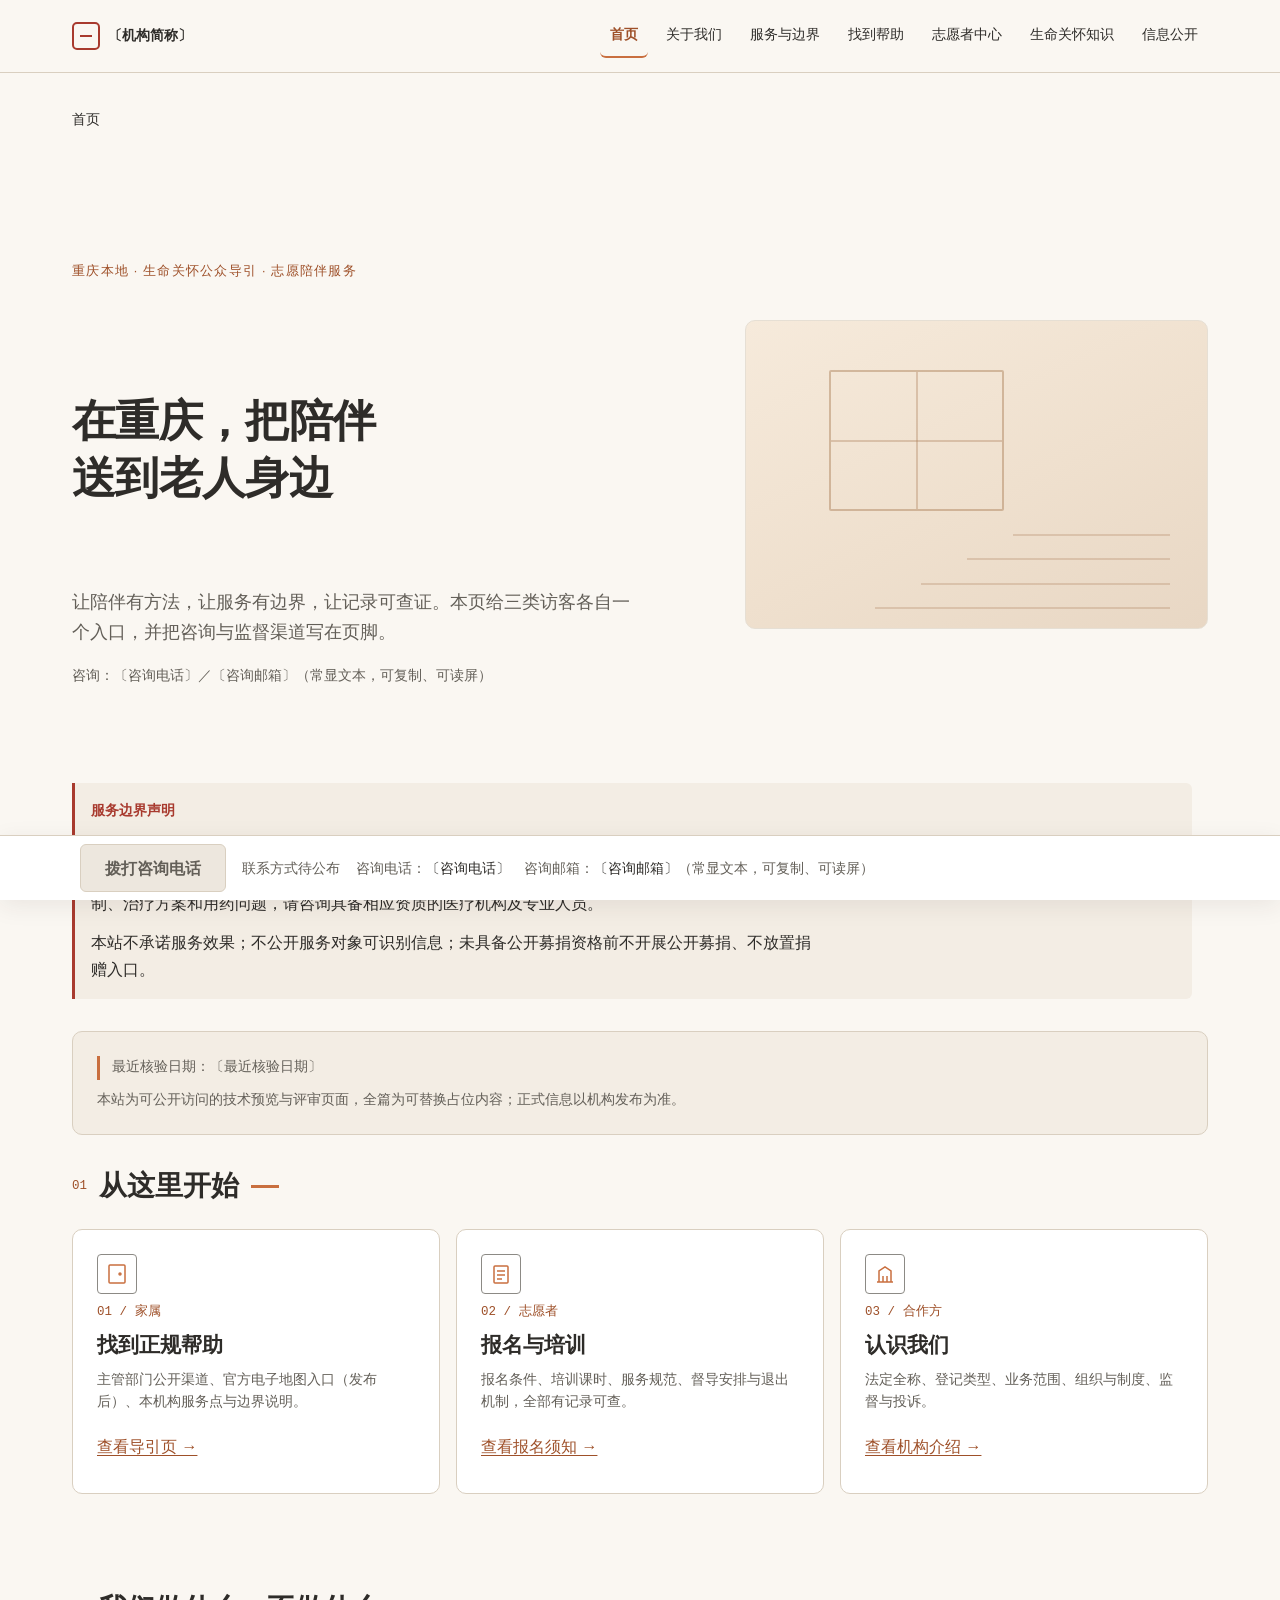
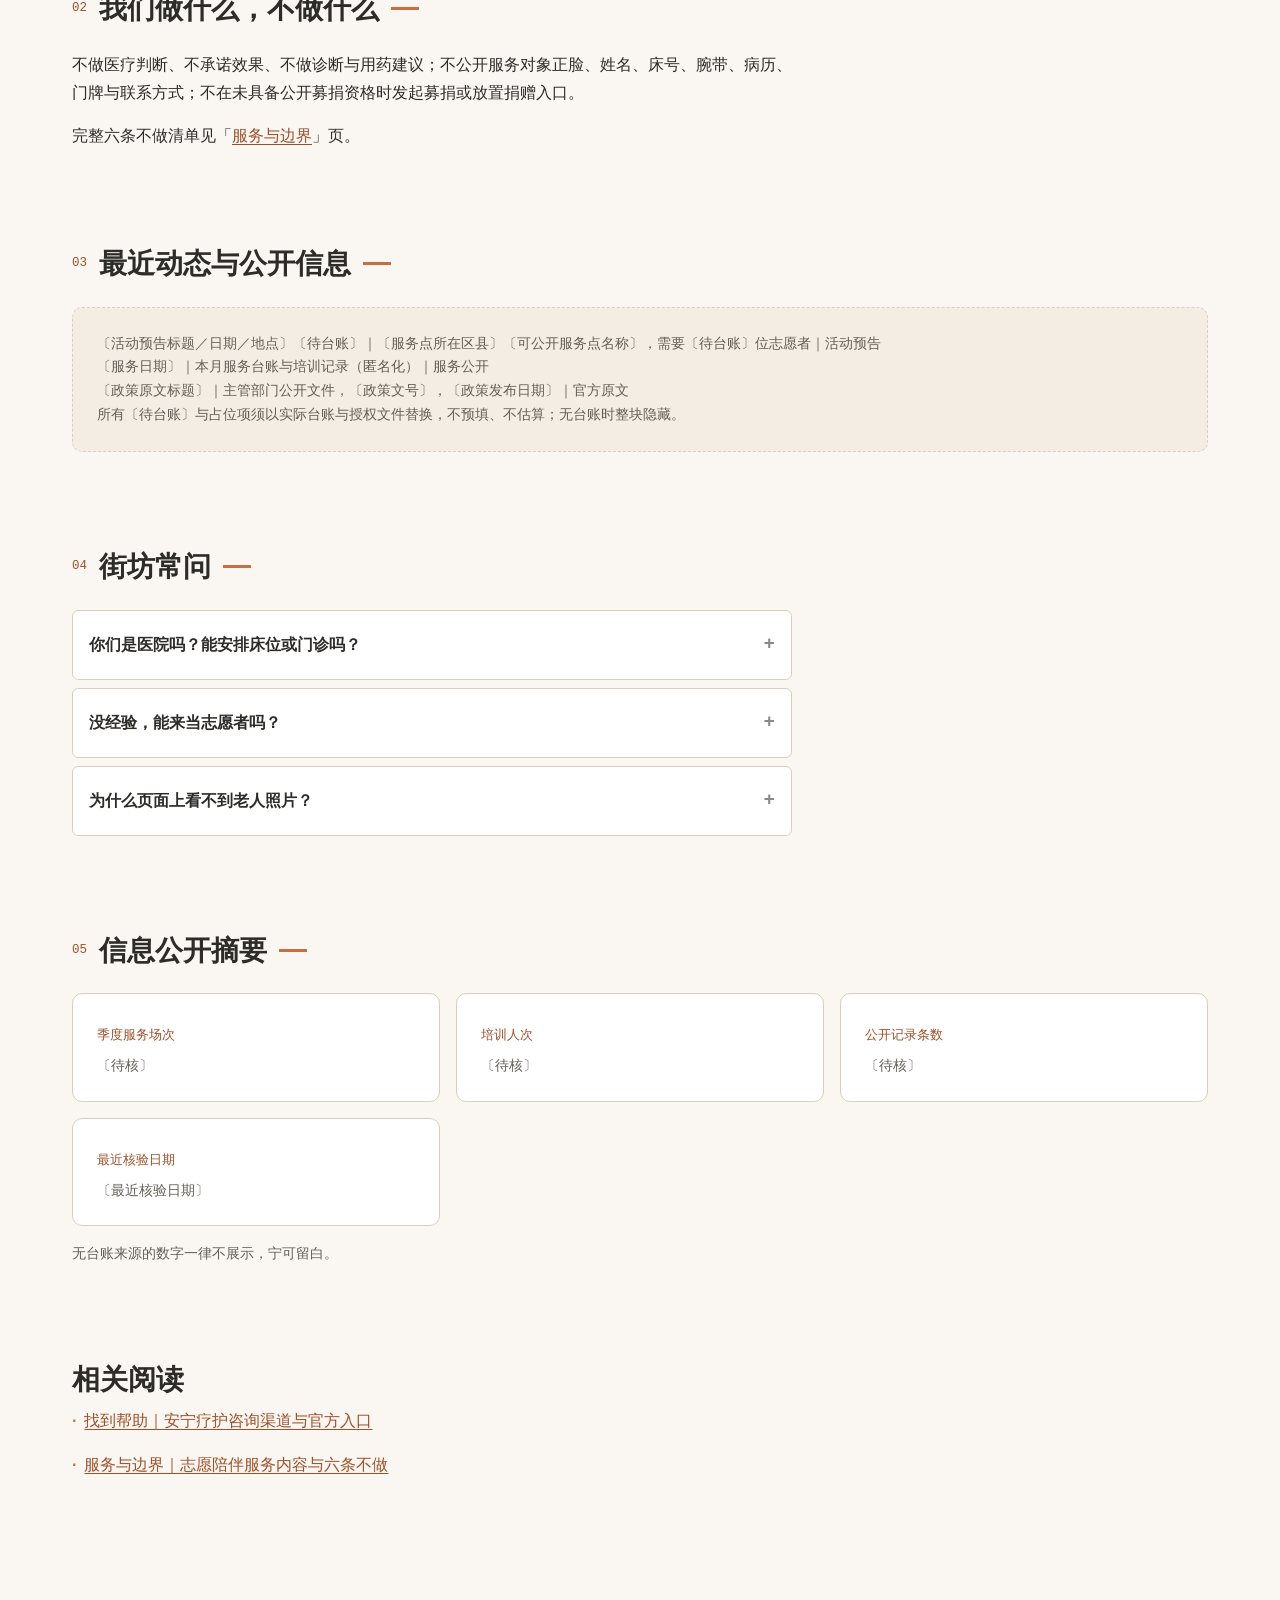
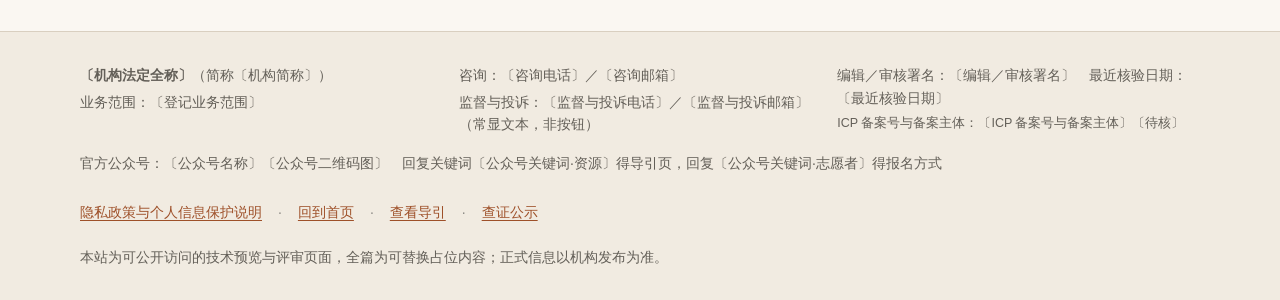
==== index.html @ 1e719093 "chore: publish full static preview site (placeholder content, technical review only)" ====
<!DOCTYPE html>
<html lang="zh-CN">
<head>
<meta charset="utf-8">
<meta name="viewport" content="width=device-width, initial-scale=1">
<title>首页｜重庆志愿陪伴服务与官方导引</title>
<meta name="description" content="〔机构简称〕提供重庆志愿陪伴服务与公众信息导引。首屏列出三类官方咨询渠道与统一服务边界声明，不必先留下老人信息即可判断该联系谁；咨询电话与监督渠道常驻页脚。">
<meta property="og:type" content="website">
<meta property="og:title" content="首页｜重庆志愿陪伴服务与官方导引">
<meta property="og:description" content="〔机构简称〕提供重庆志愿陪伴服务与公众信息导引。首屏列出三类官方咨询渠道与统一服务边界声明，不必先留下老人信息即可判断该联系谁；咨询电话与监督渠道常驻页脚。">
<link rel="icon" type="image/svg+xml" href="./assets/favicon.svg">
<link rel="stylesheet" href="./assets/styles.css">
<script src="./assets/script.js" defer></script>
</head>
<body id="top">
<a class="skip-link" href="#main">跳到主要内容</a>

<header class="site-header">
  <div class="wrap header-inner">
    <a class="brand" href="./index.html"><span class="brand-mark" aria-hidden="true"></span><span class="brand-name">〔机构简称〕</span></a>
    <nav class="nav-desktop" aria-label="主导航">
      <ul>
        <li><a href="./index.html" aria-current="page">首页</a></li>
        <li><a href="./about/index.html">关于我们</a></li>
        <li><a href="./services/index.html">服务与边界</a></li>
        <li><a href="./help/index.html">找到帮助</a></li>
        <li><a href="./volunteer/index.html">志愿者中心</a></li>
        <li><a href="./knowledge/index.html">生命关怀知识</a></li>
        <li><a href="./disclosure/index.html">信息公开</a></li>
      </ul>
    </nav>
    <details class="nav-drawer">
      <summary aria-label="打开导航菜单"><span class="hamb" aria-hidden="true"><span></span></span><span>菜单</span></summary>
      <nav class="drawer-panel" aria-label="移动导航">
        <a href="./index.html" aria-current="page">首页</a>
        <a href="./about/index.html">关于我们</a>
        <a href="./services/index.html">服务与边界</a>
        <a href="./help/index.html">找到帮助</a>
        <a href="./volunteer/index.html">志愿者中心</a>
        <a href="./knowledge/index.html">生命关怀知识</a>
        <a href="./disclosure/index.html">信息公开</a>
      </nav>
    </details>
  </div>
</header>

<main id="main">
  <div class="wrap">
    <nav class="breadcrumb" aria-label="面包屑"><ol><li aria-current="page">首页</li></ol></nav>

    <div class="hero">
      <div class="hero-text">
        <p class="eyebrow">重庆本地 · 生命关怀公众导引 · 志愿陪伴服务</p>
        <h1 class="hero">在重庆，把陪伴送到老人身边</h1>
        <p class="lead">让陪伴有方法，让服务有边界，让记录可查证。本页给三类访客各自一个入口，并把咨询与监督渠道写在页脚。</p>
        <p class="contact-line">咨询：<span class="mono">〔咨询电话〕</span>／<span class="mono">〔咨询邮箱〕</span>（常显文本，可复制、可读屏）</p>
      </div>
      <div class="hero-scene" aria-hidden="true" focusable="false">
        <span class="win"></span>
        <span class="step s1"></span><span class="step s2"></span><span class="step s3"></span><span class="step s4"></span>
      </div>
    </div>

    <aside class="r01" data-r01 aria-label="服务边界声明">
      <p class="r01-title">服务边界声明</p>
      <p>本机构开展生命关怀公众信息导引与非医疗性志愿陪伴服务，不提供诊疗、床位与转介安排。志愿陪伴不属于医疗诊疗服务，不能替代专业医护、心理治疗或社会工作服务；涉及疾病诊断、疼痛及症状控制、治疗方案和用药问题，请咨询具备相应资质的医疗机构及专业人员。</p>
      <p>本站不承诺服务效果；不公开服务对象可识别信息；未具备公开募捐资格前不开展公开募捐、不放置捐赠入口。</p>
    </aside>

    <section class="info-card" aria-label="可查证标记">
      <p class="verify">最近核验日期：<span class="mono">〔最近核验日期〕</span></p>
      <p class="preview-note">本站为可公开访问的技术预览与评审页面，全篇为可替换占位内容；正式信息以机构发布为准。</p>
    </section>

    <section class="section" aria-labelledby="h-start">
      <div class="section-title"><span class="num">01</span><h2 id="h-start">从这里开始</h2><span class="bar" aria-hidden="true"></span></div>
      <div class="card-grid cols-3">
        <article class="card">
          <span class="icon" aria-hidden="true" focusable="false"><svg viewBox="0 0 24 24" fill="none" stroke="currentColor" stroke-width="1.5"><rect x="4" y="3" width="16" height="18" rx="1"/><circle cx="15" cy="12" r="1"/></svg></span>
          <p class="card-num">01 / 家属</p>
          <h3>找到正规帮助</h3>
          <p>主管部门公开渠道、官方电子地图入口（发布后）、本机构服务点与边界说明。</p>
          <a class="textlink" href="./help/index.html">查看导引页 →</a>
        </article>
        <article class="card">
          <span class="icon" aria-hidden="true" focusable="false"><svg viewBox="0 0 24 24" fill="none" stroke="currentColor" stroke-width="1.5"><rect x="5" y="4" width="14" height="17" rx="1"/><line x1="8" y1="9" x2="16" y2="9"/><line x1="8" y1="13" x2="16" y2="13"/><line x1="8" y1="17" x2="13" y2="17"/></svg></span>
          <p class="card-num">02 / 志愿者</p>
          <h3>报名与培训</h3>
          <p>报名条件、培训课时、服务规范、督导安排与退出机制，全部有记录可查。</p>
          <a class="textlink" href="./volunteer/index.html">查看报名须知 →</a>
        </article>
        <article class="card">
          <span class="icon" aria-hidden="true" focusable="false"><svg viewBox="0 0 24 24" fill="none" stroke="currentColor" stroke-width="1.5"><path d="M4 20h16M6 20V9l6-4 6 4v11"/><line x1="10" y1="20" x2="10" y2="14"/><line x1="14" y1="20" x2="14" y2="14"/></svg></span>
          <p class="card-num">03 / 合作方</p>
          <h3>认识我们</h3>
          <p>法定全称、登记类型、业务范围、组织与制度、监督与投诉。</p>
          <a class="textlink" href="./about/index.html">查看机构介绍 →</a>
        </article>
      </div>
    </section>

    <section class="section prose" aria-labelledby="h-summary">
      <div class="section-title"><span class="num">02</span><h2 id="h-summary">我们做什么，不做什么</h2><span class="bar" aria-hidden="true"></span></div>
      <p>不做医疗判断、不承诺效果、不做诊断与用药建议；不公开服务对象正脸、姓名、床号、腕带、病历、门牌与联系方式；不在未具备公开募捐资格时发起募捐或放置捐赠入口。</p>
      <p>完整六条不做清单见「<a class="textlink" href="./services/index.html">服务与边界</a>」页。</p>
    </section>

    <section class="section" aria-labelledby="h-recent">
      <div class="section-title"><span class="num">03</span><h2 id="h-recent">最近动态与公开信息</h2><span class="bar" aria-hidden="true"></span></div>
      <div class="empty">
        <p>〔活动预告标题／日期／地点〕〔待台账〕｜〔服务点所在区县〕〔可公开服务点名称〕，需要〔待台账〕位志愿者｜活动预告</p>
        <p>〔服务日期〕｜本月服务台账与培训记录（匿名化）｜服务公开</p>
        <p>〔政策原文标题〕｜主管部门公开文件，〔政策文号〕，〔政策发布日期〕｜官方原文</p>
        <p>所有〔待台账〕与占位项须以实际台账与授权文件替换，不预填、不估算；无台账时整块隐藏。</p>
      </div>
    </section>

    <section class="section" aria-labelledby="h-faq">
      <div class="section-title"><span class="num">04</span><h2 id="h-faq">街坊常问</h2><span class="bar" aria-hidden="true"></span></div>
      <details class="faq"><summary>你们是医院吗？能安排床位或门诊吗？</summary><p class="answer">不是。本机构开展的是非医疗性志愿陪伴与公众信息导引，不提供诊疗、床位与转介安排。专业服务请通过卫生健康部门公开渠道查询。</p></details>
      <details class="faq"><summary>没经验，能来当志愿者吗？</summary><p class="answer">可以了解。报名条件、培训课时、服务规范与退出机制见「志愿者报名须知」；具体场次以服务预告为准。</p></details>
      <details class="faq"><summary>为什么页面上看不到老人照片？</summary><p class="answer">默认不拍、不公开、不使用服务对象可识别信息。通常使用志愿者准备、培训现场、活动空间与手部动作等画面，且须取得授权。</p></details>
    </section>

    <section class="section" aria-labelledby="h-stats">
      <div class="section-title"><span class="num">05</span><h2 id="h-stats">信息公开摘要</h2><span class="bar" aria-hidden="true"></span></div>
      <div class="card-grid cols-3">
        <div class="card"><p class="card-num">季度服务场次</p><p>〔待核〕</p></div>
        <div class="card"><p class="card-num">培训人次</p><p>〔待核〕</p></div>
        <div class="card"><p class="card-num">公开记录条数</p><p>〔待核〕</p></div>
        <div class="card"><p class="card-num">最近核验日期</p><p>〔最近核验日期〕</p></div>
      </div>
      <p class="contact-line">无台账来源的数字一律不展示，宁可留白。</p>
    </section>

    <section class="related" aria-labelledby="h-related">
      <h2 id="h-related">相关阅读</h2>
      <ul>
        <li><a class="textlink" href="./help/index.html">找到帮助｜安宁疗护咨询渠道与官方入口</a></li>
        <li><a class="textlink" href="./services/index.html">服务与边界｜志愿陪伴服务内容与六条不做</a></li>
      </ul>
    </section>
  </div>

  <div class="cta-dock" data-cta-dock>
    <div class="cta-dock-inner">
      <a class="btn btn-primary" data-main-cta="c1" href="tel:〔咨询电话〕">拨打咨询电话</a>
      <span class="cta-reason" data-cta-reason hidden>联系方式待公布</span>
      <p class="cta-contact">咨询电话：<span class="mono">〔咨询电话〕</span>　咨询邮箱：<span class="mono">〔咨询邮箱〕</span>（常显文本，可复制、可读屏）</p>
    </div>
  </div>
</main>

<footer class="site-footer">
  <div class="footer-inner">
    <div class="footer-grid">
      <div>
        <p><strong>〔机构法定全称〕</strong>（简称〔机构简称〕）</p>
        <p>业务范围：〔登记业务范围〕</p>
      </div>
      <div>
        <p>咨询：〔咨询电话〕／〔咨询邮箱〕</p>
        <p>监督与投诉：〔监督与投诉电话〕／〔监督与投诉邮箱〕（常显文本，非按钮）</p>
      </div>
      <div>
        <p>编辑／审核署名：〔编辑／审核署名〕　最近核验日期：〔最近核验日期〕</p>
        <p class="footer-filing">ICP 备案号与备案主体：〔ICP 备案号与备案主体〕〔待核〕</p>
      </div>
    </div>
    <p class="footer-wechat">官方公众号：〔公众号名称〕〔公众号二维码图〕　回复关键词〔公众号关键词·资源〕得导引页，回复〔公众号关键词·志愿者〕得报名方式</p>
    <nav class="footer-links" aria-label="页脚导航">
      <a href="./privacy/index.html">隐私政策与个人信息保护说明</a><span class="sep">·</span>
      <a href="./index.html">回到首页</a><span class="sep">·</span>
      <a href="./help/index.html">查看导引</a><span class="sep">·</span>
      <a href="./disclosure/index.html">查证公示</a>
    </nav>
    <p class="footer-preview">本站为可公开访问的技术预览与评审页面，全篇为可替换占位内容；正式信息以机构发布为准。</p>
  </div>
</footer>

<a class="to-top" href="#top" data-to-top aria-label="返回页面顶部" hidden>↑</a>
</body>
</html>
---- assets/styles.css ----
/* ==========================================================================
   重庆本地生命关怀志愿陪伴机构 · 技术预览／评审站
   assets/styles.css — 全站唯一样式表
   纯 CSS，无外部字体、无 CDN、无框架。所有资源相对路径。
   设计令牌（G2 已批准）：见 :root。
   ========================================================================== */

/* ---------- 1. 设计令牌 ---------- */
:root{
  /* 颜色 */
  --bg:#FAF7F2;            /* 暖米白页面底 */
  --paper:#FFFFFF;         /* 卡片 */
  --card:#F3EDE4;          /* 声明带／标识条 */
  --footer-bg:#F1EBE1;     /* 页脚底 */
  --zebra:#FCFAF7;         /* 表格隔行 */
  --accent:#C96F3F;        /* 山城暖橙：装饰细线／下划线／图形 */
  --accent-strong:#9E5029; /* 主按钮实底／正文级链接（WCAG AA 深阶） */
  --accent-hover:#8A4523;
  --accent-active:#7A3A1B;
  --mark:#A83A2E;          /* 沉稳红：几何标识／声明带左边框，面积 ≤5% */
  --ink:#2E2C29;           /* 正文 */
  --muted-ink:#635F58;     /* 正文级次要文字 */
  --muted:#8C8A85;         /* 装饰描边／禁用控件文字，禁止用于正文 */
  --line:#D9CFC0;          /* 结构分隔线主值 */
  --line-soft:#E6DFD4;     /* 浅装饰细线 */
  --focus:#185FA5;         /* 焦点环 */
  --white:#FFFFFF;
  --link:#185FA5;          /* 官方原文外链文字（纯文本呈现，不做可点击外链） */
  --ok:#1F6B46;   --ok-bg:#E8F2EC;
  --warn:#854F0B; --warn-bg:#FAF0DC;
  --danger-bg:#FCEDEC; --info-bg:#EAF1F8;
  --off-bg:#EDE7DE;        /* 禁用／关闭态底 */
  --scene-1:#F6EADB; --scene-2:#E8D7C4;

  /* 字族（仅系统字体栈） */
  --font-sans:-apple-system,BlinkMacSystemFont,"PingFang SC","Hiragino Sans GB","Microsoft YaHei","微软雅黑","Segoe UI",Roboto,sans-serif;
  --font-serif:"Songti SC","STSong","SimSun","Noto Serif CJK SC","Source Han Serif SC",serif;
  --font-mono:"SFMono-Regular",Consolas,"Liberation Mono",Menlo,"Courier New",monospace;

  /* 字号（移动优先） */
  --fs-h1-hero:1.875rem; --fs-h1:1.75rem; --fs-h2:1.375rem; --fs-h3:1.125rem;
  --fs-h4:1rem; --fs-lead:1.0625rem; --fs-body:1rem; --fs-caption:0.875rem; --fs-tiny:0.78125rem;
  --lh-body:1.70; --lh-caption:1.60; --lh-title:1.30;
  --fw-regular:400; --fw-medium:500; --fw-semibold:600;

  /* 间距与尺寸 */
  --sp-1:4px; --sp-2:8px; --sp-3:12px; --sp-4:16px; --sp-6:24px;
  --sp-8:32px; --sp-12:48px; --sp-16:64px; --sp-24:96px;
  --w-text:720px; --w-content:1120px; --w-wrap:1200px;
  --pad:16px; --card-pad:16px; --section-gap:48px;
  --gutter:12px;
  --r-sm:4px; --r-md:6px; --r-lg:10px; --r-statement:0 6px 6px 0;
  --shadow-1:0 2px 10px rgba(46,44,41,.06);
  --shadow-2:0 6px 24px rgba(46,44,41,.08);
  --tap-min:44px; --cta-h:48px;
  --dur-fast:120ms; --dur:180ms; --dur-slow:240ms; --ease:cubic-bezier(0.2,0.7,0.3,1);
}

@media (min-width:768px){
  :root{ --pad:24px; --card-pad:20px; --section-gap:64px; --gutter:16px;
    --fs-h1-hero:2.25rem; --fs-h1:2rem; --fs-h2:1.5rem; }
}
@media (min-width:1024px){
  :root{ --pad:32px; --card-pad:24px; --section-gap:96px; --gutter:24px;
    --fs-h1-hero:2.75rem; --fs-h1:2.25rem; --fs-h2:1.75rem; --fs-h3:1.3125rem;
    --fs-h4:1.0625rem; --fs-lead:1.125rem; }
}

/* ---------- 2. 基础重置 ---------- */
*,*::before,*::after{ box-sizing:border-box; }
html{ -webkit-text-size-adjust:100%; scroll-behavior:smooth; }
body{
  margin:0; background:var(--bg); color:var(--ink);
  font-family:var(--font-sans); font-size:var(--fs-body); line-height:var(--lh-body);
  font-weight:var(--fw-regular);
}
img,svg{ max-width:100%; }
a{ color:var(--accent-strong); }
p,ul,ol,dl,dd,dt,figure,table{ margin:0; }
ul,ol{ padding-left:1.25em; }
h1,h2,h3,h4{ margin:0; font-weight:var(--fw-semibold); }
h1,h2{ font-family:var(--font-serif); }
h1{ font-size:var(--fs-h1); line-height:var(--lh-title); }
h1.hero{ font-size:var(--fs-h1-hero); line-height:1.28; letter-spacing:-0.015em; }
h2{ font-size:var(--fs-h2); line-height:1.35; }
h3{ font-size:var(--fs-h3); line-height:1.40; }
h4{ font-size:var(--fs-h4); line-height:1.50; }
.mono{ font-family:var(--font-mono); }
.muted{ color:var(--muted-ink); }
.mt-3{ margin-top:var(--sp-3); }
.mt-6{ margin-top:var(--sp-6); }

/* 焦点可见（全局，禁止 outline:none） */
:focus-visible{ outline:2px solid var(--focus); outline-offset:2px; }
a:focus-visible,summary:focus-visible,button:focus-visible{ outline:2px solid var(--focus); outline-offset:2px; }

/* 跳转链接 */
.skip-link{
  position:absolute; left:-9999px; top:0; z-index:200;
  background:var(--paper); color:var(--ink); padding:12px 16px;
  border:2px solid var(--focus); border-radius:var(--r-md);
  font-size:var(--fs-caption); text-decoration:none;
}
.skip-link:focus{ left:16px; top:16px; }

/* 容器 */
.wrap{ width:100%; max-width:var(--w-wrap); margin-inline:auto; padding-inline:var(--pad); }
.narrow{ max-width:var(--w-text); }
.content{ max-width:var(--w-content); }

/* ---------- 4. 顶栏与导航 ---------- */
.site-header{ background:var(--bg); border-bottom:1px solid var(--line); }
.header-inner{
  display:flex; align-items:center; justify-content:space-between; gap:var(--sp-4);
  min-height:56px;
}
.brand{ display:inline-flex; align-items:center; gap:var(--sp-2); text-decoration:none; color:var(--ink); min-height:var(--tap-min); }
.brand-mark{
  width:28px; height:28px; border:2px solid var(--mark); border-radius:5px;
  display:inline-flex; align-items:center; justify-content:center; flex:0 0 auto;
}
.brand-mark::after{ content:""; width:12px; height:2px; background:var(--mark); display:block; }
.brand-name{ font-size:var(--fs-caption); font-weight:var(--fw-semibold); }

/* 桌面七项导航 */
.nav-desktop{ display:none; }
.nav-desktop ul{ list-style:none; margin:0; padding:0; display:flex; gap:var(--sp-2); }
.nav-desktop a{
  display:inline-flex; align-items:center; min-height:var(--tap-min); padding:8px 10px;
  color:var(--ink); text-decoration:none; font-size:var(--fs-caption); font-weight:var(--fw-medium);
  border-bottom:2px solid transparent; border-radius:var(--r-md);
}
.nav-desktop a:hover{ background:var(--card); color:var(--accent-strong); }
.nav-desktop a[aria-current="page"]{ color:var(--accent-strong); font-weight:var(--fw-semibold); border-bottom-color:var(--accent); }

/* 移动抽屉（原生 details，无 JS 依赖） */
.nav-drawer{ position:relative; }
.nav-drawer > summary{
  list-style:none; display:inline-flex; align-items:center; gap:var(--sp-2);
  min-width:var(--tap-min); min-height:var(--tap-min); padding:0 var(--sp-2);
  cursor:pointer; font-size:var(--fs-caption); color:var(--ink);
}
.nav-drawer > summary::-webkit-details-marker{ display:none; }
.nav-drawer > summary .hamb{ width:20px; height:14px; position:relative; flex:0 0 auto; }
.nav-drawer > summary .hamb::before,
.nav-drawer > summary .hamb::after,
.nav-drawer > summary .hamb span{
  content:""; position:absolute; left:0; width:20px; height:2px; background:var(--ink);
  transition:transform var(--dur) var(--ease), top var(--dur) var(--ease);
}
.nav-drawer > summary .hamb::before{ top:0; }
.nav-drawer > summary .hamb span{ top:6px; }
.nav-drawer > summary .hamb::after{ top:12px; }
.drawer-panel{
  position:absolute; right:0; left:0; top:100%; z-index:50;
  background:var(--paper); border:1px solid var(--line); border-radius:0 0 var(--r-lg) var(--r-lg);
  box-shadow:var(--shadow-2); padding:var(--sp-2);
}
.drawer-panel a{
  display:flex; align-items:center; min-height:var(--tap-min); padding:var(--sp-2) var(--sp-3);
  color:var(--ink); text-decoration:none; font-size:var(--fs-body);
  border-bottom:1px solid var(--line-soft); border-radius:var(--r-md);
}
.drawer-panel a:last-child{ border-bottom:0; }
.drawer-panel a:hover{ background:var(--card); color:var(--accent-strong); }
.drawer-panel a[aria-current="page"]{ color:var(--accent-strong); font-weight:var(--fw-semibold); }
@media (min-width:1024px){
  .nav-desktop{ display:block; }
  .nav-drawer{ display:none; }
  .header-inner{ min-height:72px; }
}

/* ---------- 5. 面包屑 ---------- */
.breadcrumb{ margin-top:var(--sp-6); margin-bottom:var(--sp-6); }
.breadcrumb ol{ list-style:none; margin:0; padding:0; display:flex; flex-wrap:wrap; align-items:center; }
.breadcrumb li{ display:inline-flex; align-items:center; min-height:var(--tap-min); font-size:var(--fs-caption); line-height:var(--lh-caption); color:var(--muted-ink); }
.breadcrumb li + li::before{ content:"›"; margin:0 var(--sp-2); color:var(--muted); }
.breadcrumb a{ color:var(--muted-ink); text-decoration:underline; text-underline-offset:3px; }
.breadcrumb a:hover{ color:var(--accent-strong); }
.breadcrumb [aria-current="page"]{ color:var(--ink); text-decoration:none; }

/* ---------- 6. 标题区（眉标 / H1 / lead） ---------- */
.page-head{ margin-bottom:var(--sp-6); }
.eyebrow{
  font-size:var(--fs-tiny); letter-spacing:0.1em; color:var(--accent-strong);
  font-weight:var(--fw-medium); margin-bottom:var(--sp-4);
}
.lead{ font-size:var(--fs-lead); line-height:var(--lh-body); color:var(--muted-ink); margin-top:var(--sp-4); max-width:var(--w-text); }
.contact-line{
  margin-top:var(--sp-4); font-size:var(--fs-caption); line-height:var(--lh-caption);
  color:var(--muted-ink);
}

/* Hero（首页） */
.hero{
  display:grid; grid-template-columns:1fr; gap:var(--sp-8);
  padding-block:var(--sp-12) var(--sp-8); align-items:center;
}
.hero-text{ max-width:560px; }
.hero-scene{
  display:none; aspect-ratio:3/2; border-radius:var(--r-lg);
  background:linear-gradient(155deg, var(--scene-1) 0%, #EFE0CE 55%, var(--scene-2) 100%);
  border:1px solid var(--line-soft); position:relative; overflow:hidden;
}
.hero-scene .win{
  position:absolute; left:18%; top:16%; width:38%; height:46%;
  border:2px solid rgba(169,124,86,.45); border-radius:2px;
}
.hero-scene .win::before{ content:""; position:absolute; left:50%; top:0; bottom:0; width:2px; background:rgba(169,124,86,.35); }
.hero-scene .win::after{ content:""; position:absolute; top:50%; left:0; right:0; height:2px; background:rgba(169,124,86,.35); }
.hero-scene .step{ position:absolute; right:8%; height:2px; background:rgba(169,124,86,.28); }
.hero-scene .step.s1{ bottom:30%; width:34%; }
.hero-scene .step.s2{ bottom:22%; width:44%; }
.hero-scene .step.s3{ bottom:14%; width:54%; }
.hero-scene .step.s4{ bottom:6%;  width:64%; }
@media (min-width:1024px){
  .hero{ grid-template-columns:7fr 5fr; padding-block:var(--sp-24) var(--sp-16); gap:var(--gutter); }
  .hero-scene{ display:block; }
}
/* 记录本线框（内页几何装饰，纯 CSS） */
.rule-scene{ height:8px; margin-top:var(--sp-6); border-top:2px solid var(--line-soft); border-bottom:1px solid var(--line-soft); position:relative; }
.rule-scene::before{ content:""; position:absolute; left:0; right:30%; top:3px; height:1px; background:var(--line-soft); }

/* ---------- 7. 信息卡 ---------- */
.info-card{
  background:var(--card); border:1px solid var(--line); border-radius:var(--r-lg);
  padding:var(--card-pad); margin-bottom:var(--sp-8);
}
.info-card .verify{ font-family:var(--font-mono); font-size:var(--fs-caption); color:var(--muted-ink); border-left:3px solid var(--accent); padding-left:var(--sp-3); }
.info-card .preview-note{ margin-top:var(--sp-2); font-size:var(--fs-caption); line-height:var(--lh-caption); color:var(--muted-ink); }
.field-grid{ display:grid; grid-template-columns:1fr; gap:var(--sp-3); margin-top:var(--sp-4); }
.field-grid dl{ margin:0; }
.field-grid dt{ font-size:var(--fs-caption); color:var(--muted-ink); }
.field-grid dd{ font-size:var(--fs-body); color:var(--ink); margin-top:2px; }
.field-grid dd.ph{ font-family:var(--font-mono); color:var(--muted-ink); }
@media (min-width:768px){ .field-grid{ grid-template-columns:repeat(2,1fr); } }
@media (min-width:1024px){ .field-grid.cols-4{ grid-template-columns:repeat(4,1fr); } }

/* ---------- 8. 分节与卡片 ---------- */
.section{ margin-bottom:var(--section-gap); }
.section-title{ display:flex; align-items:center; gap:var(--sp-3); margin-bottom:var(--sp-6); }
.section-title .num{ font-family:var(--font-mono); font-size:var(--fs-tiny); color:var(--accent-strong); }
.section-title .bar{ width:28px; height:3px; background:var(--accent); flex:0 0 auto; }
.prose p{ margin-bottom:var(--sp-4); max-width:var(--w-text); }
.prose ul,.prose ol{ max-width:var(--w-text); margin-bottom:var(--sp-4); }
.prose li{ margin-bottom:var(--sp-2); }

.card-grid{ display:grid; grid-template-columns:1fr; gap:var(--sp-4); }
@media (min-width:768px){ .card-grid.cols-3{ grid-template-columns:repeat(2,1fr); } }
@media (min-width:1024px){ .card-grid.cols-3{ grid-template-columns:repeat(3,1fr); } }
.card{
  background:var(--paper); border:1px solid var(--line); border-radius:var(--r-lg);
  padding:var(--card-pad); transition:box-shadow var(--dur) var(--ease), transform var(--dur) var(--ease), border-color var(--dur) var(--ease);
}
.card:hover{ border-color:var(--accent); box-shadow:var(--shadow-1); transform:translateY(-2px); }
.card .card-num{ font-family:var(--font-mono); font-size:var(--fs-tiny); color:var(--accent-strong); }
.card h3,.card h4{ margin-top:var(--sp-2); }
.card p{ font-size:var(--fs-caption); line-height:var(--lh-caption); color:var(--muted-ink); margin-top:var(--sp-2); }
.card .icon{
  width:40px; height:40px; border:1.5px solid var(--muted); border-radius:var(--r-sm);
  display:inline-flex; align-items:center; justify-content:center; color:var(--accent);
}
.card .icon svg{ width:24px; height:24px; }
.textlink{ color:var(--accent-strong); text-decoration:underline; text-underline-offset:3px; }
.textlink:hover{ color:var(--mark); text-decoration-thickness:2px; }
.card .textlink{ display:inline-block; margin-top:var(--sp-3); min-height:var(--tap-min); line-height:var(--tap-min); }

/* 六条不做清单 */
.no-list{ background:var(--paper); border:1px solid var(--line); border-radius:var(--r-lg); overflow:visible; }
.no-list .row{
  display:flex; align-items:center; gap:var(--sp-3); min-height:var(--tap-min);
  padding:var(--sp-3) var(--sp-4); border-bottom:1px solid var(--line);
}
.no-list .row:last-child{ border-bottom:0; }
.no-list .row:hover{ background:var(--zebra); }
.no-list .row .n{ font-family:var(--font-mono); font-size:var(--fs-tiny); color:var(--accent-strong); flex:0 0 auto; }
.no-list .row .txt{ flex:1 1 auto; }
.no-list .row .tag{
  flex:0 0 auto; font-size:var(--fs-tiny); background:var(--card); color:var(--muted-ink);
  border-radius:var(--r-sm); padding:2px var(--sp-2);
}

/* 状态标签（换文字色 + 标签 + 置底，不用 opacity） */
.tag-pill{ display:inline-block; font-family:var(--font-mono); font-size:var(--fs-tiny); border-radius:var(--r-sm); padding:2px var(--sp-2); }
.tag-warn{ background:var(--warn-bg); color:var(--warn); }
.tag-off{ background:var(--off-bg); color:var(--muted-ink); }
.tag-ok{ background:var(--ok-bg); color:var(--ok); }
.state-pending{ color:var(--muted-ink); }   /* 待核态：换文字色，不降透明度 */

/* 空态 / 关闭态 */
.empty{
  background:var(--card); border:1px dashed var(--line); border-radius:var(--r-lg);
  padding:var(--card-pad); font-size:var(--fs-caption); color:var(--muted-ink);
}
.off-state{
  display:inline-flex; align-items:center; min-height:var(--tap-min);
  background:var(--off-bg); color:var(--muted-ink); border:1px solid var(--line);
  border-radius:var(--r-md); padding:var(--sp-2) var(--sp-3); font-size:var(--fs-caption);
  cursor:not-allowed; pointer-events:none;
}
.off-reason{ font-size:var(--fs-caption); color:var(--muted-ink); margin-top:var(--sp-2); }
.stale{ background:var(--off-bg); color:var(--muted-ink); border-left:3px solid var(--muted); } /* 过期/待核：换文字色 + 置底 */

/* ---------- 9. 表格 ---------- */
.table-wrap{ overflow-x:auto; }
table{ width:100%; border-collapse:collapse; background:var(--paper); font-size:var(--fs-caption); }
caption{ text-align:left; font-size:var(--fs-caption); color:var(--muted-ink); padding-bottom:var(--sp-2); }
th,td{ padding:var(--sp-3) var(--sp-2); border:1px solid var(--line); text-align:left; vertical-align:top; min-height:var(--tap-min); }
th{ background:var(--card); font-weight:var(--fw-semibold); color:var(--ink); }
tbody tr:nth-child(even){ background:var(--zebra); }
td.ph{ font-family:var(--font-mono); color:var(--muted-ink); }
@media (max-width:767px){
  table.responsive thead{ display:none; }
  table.responsive,table.responsive tbody,table.responsive tr,table.responsive td{ display:block; width:100%; }
  table.responsive tr{ border:1px solid var(--line); border-radius:var(--r-lg); margin-bottom:var(--sp-3); padding:var(--sp-2); }
  table.responsive td{ border:0; border-bottom:1px solid var(--line-soft); padding:var(--sp-2); }
  table.responsive td:last-child{ border-bottom:0; }
  table.responsive td::before{ content:attr(data-label); display:block; font-size:var(--fs-tiny); color:var(--muted-ink); }
}

/* ---------- 10. R-01 边界声明带（八页逐字复用） ---------- */
.r01{
  background:var(--card); border-left:3px solid var(--mark); border-radius:var(--r-statement);
  padding:var(--sp-4) var(--sp-4); margin-block:var(--sp-8); max-width:var(--w-content);
  transition:none;
}
.r01 .r01-title{ font-size:var(--fs-caption); font-weight:var(--fw-semibold); color:var(--mark); margin-bottom:var(--sp-2); }
.r01 p{ font-size:var(--fs-lead); line-height:var(--lh-body); color:var(--ink); max-width:var(--w-text); }
.r01 p + p{ margin-top:var(--sp-3); font-size:var(--fs-body); }
.r01:hover,.r01:focus-visible,.r01:active{ background:var(--card); border-left-color:var(--mark); box-shadow:none; transform:none; }

/* ---------- 11. 折叠 FAQ ---------- */
details.faq{
  background:var(--paper); border:1px solid var(--line); border-radius:var(--r-md);
  padding:var(--sp-3) var(--sp-4); margin-bottom:var(--sp-2); max-width:var(--w-text);
}
details.faq > summary{
  list-style:none; cursor:pointer; min-height:var(--tap-min); display:flex; align-items:center;
  justify-content:space-between; gap:var(--sp-3); font-size:var(--fs-body); font-weight:var(--fw-semibold); color:var(--ink);
}
details.faq > summary::-webkit-details-marker{ display:none; }
details.faq > summary::after{ content:"+"; font-family:var(--font-mono); color:var(--muted); font-size:1.2rem; }
details.faq[open] > summary{ color:var(--accent-strong); }
details.faq[open] > summary::after{ content:"−"; color:var(--accent-strong); }
details.faq .answer{ font-size:var(--fs-caption); line-height:var(--lh-caption); color:var(--muted-ink); padding-top:var(--sp-2); }

/* ---------- 12. 单一主 CTA + 移动吸底条（sticky，非 fixed） ---------- */
.cta-dock{
  position:sticky; bottom:0; z-index:40;
  background:var(--paper); border-top:1px solid var(--line); box-shadow:var(--shadow-2);
  padding:var(--sp-2) var(--pad);
  /* 置于 <main> 末尾、<footer> 之前，故 sticky 到 main 结束即落到页脚上方，不遮挡页脚 */
}
.cta-dock-inner{
  max-width:var(--w-content); margin-inline:auto; display:flex; flex-wrap:wrap;
  align-items:center; gap:var(--sp-3) var(--sp-4);
}
.btn{
  display:inline-flex; align-items:center; justify-content:center; gap:var(--sp-2);
  min-height:var(--cta-h); min-width:var(--tap-min); padding:0 var(--sp-6);
  border-radius:var(--r-md); font-family:var(--font-sans); font-size:var(--fs-body);
  font-weight:var(--fw-semibold); text-decoration:none; cursor:pointer;
  transition:background-color var(--dur) var(--ease), color var(--dur) var(--ease),
    border-color var(--dur) var(--ease), box-shadow var(--dur) var(--ease), transform var(--dur) var(--ease);
}
.btn-primary{ background:var(--accent-strong); color:var(--white); border:2px solid var(--accent-strong); }
.btn-primary:hover{ background:var(--accent-hover); border-color:var(--accent-hover); color:var(--white); transform:translateY(-2px); box-shadow:var(--shadow-1); }
.btn-primary:active{ background:var(--accent-active); border-color:var(--accent-active); transform:translateY(1px); }
.btn-primary.is-disabled{
  background:var(--off-bg); color:var(--muted-ink); border:1px solid var(--line);
  cursor:not-allowed; pointer-events:none; box-shadow:none; transform:none;
  text-decoration:none;
}
.btn-primary.is-disabled:hover,.btn-primary.is-disabled:active{ background:var(--off-bg); color:var(--muted-ink); border-color:var(--line); transform:none; box-shadow:none; }
.cta-reason{ font-size:var(--fs-caption); color:var(--muted-ink); }
.cta-contact{ font-size:var(--fs-caption); line-height:var(--lh-caption); color:var(--muted-ink); flex:1 1 240px; }
.cta-contact .mono{ color:var(--ink); }
@media (max-width:767px){
  .cta-dock .btn{ width:100%; padding:0 var(--sp-4); }
  .cta-contact{ flex:1 1 100%; }
}

/* C3 纯静态展示卡（志愿者中心，无链接／无请求／无表单） */
.cta-static{
  background:var(--card); border:1px solid var(--line); border-radius:var(--r-lg);
  padding:var(--card-pad); margin-bottom:var(--sp-6);
}
.cta-static .display-label{
  display:inline-flex; align-items:center; min-height:var(--cta-h);
  background:var(--accent-strong); color:var(--white); border-radius:var(--r-md);
  padding:0 var(--sp-6); font-size:var(--fs-body); font-weight:var(--fw-semibold);
}
.cta-static .kv{ margin-top:var(--sp-3); font-size:var(--fs-caption); color:var(--muted-ink); }
.cta-static .kv .mono{ color:var(--ink); }
.qr-slot{
  margin-top:var(--sp-4); display:flex; align-items:center; gap:var(--sp-3); flex-wrap:wrap;
}
.qr-box{
  width:120px; height:120px; border:1px dashed var(--line); border-radius:var(--r-sm);
  background:var(--paper); display:flex; align-items:center; justify-content:center;
  font-family:var(--font-mono); font-size:var(--fs-tiny); color:var(--muted-ink); text-align:center; padding:var(--sp-2);
}
.qr-img{ width:120px; height:120px; border:1px solid var(--line); border-radius:var(--r-sm); object-fit:contain; }
.qr-missing{ font-size:var(--fs-caption); color:var(--muted-ink); }
/* 吸底条内的 C3 静态展示保持紧凑 */
.cta-static--slim{ padding:var(--sp-3); margin-bottom:0; }
.cta-static--slim .display-label{ padding:0 var(--sp-4); }
.cta-static--slim .kv{ margin-top:var(--sp-2); }
.cta-static--slim .qr-slot{ margin-top:var(--sp-2); }
.cta-static--slim .qr-img{ width:52px; height:52px; }

/* ---------- 13. 相关阅读 ---------- */
.related{ margin-block:var(--sp-8); }
.related ul{ list-style:none; margin:0; padding:0; }
.related li{ min-height:var(--tap-min); display:flex; align-items:center; gap:var(--sp-2); padding:var(--sp-1) 0; }
.related li::before{ content:"·"; color:var(--accent); font-weight:var(--fw-semibold); }

/* ---------- 14. R-02 统一页脚（八页逐字一致） ---------- */
.site-footer{
  background:var(--footer-bg); border-top:1px solid var(--line);
  padding:var(--sp-8) var(--pad); margin-top:var(--sp-12);
  font-size:var(--fs-caption); line-height:var(--lh-caption); color:var(--muted-ink);
}
.footer-inner{ max-width:var(--w-content); margin-inline:auto; }
.footer-grid{ display:grid; grid-template-columns:1fr; gap:var(--sp-4); }
@media (min-width:768px){ .footer-grid{ grid-template-columns:repeat(2,1fr); } }
@media (min-width:1024px){ .footer-grid{ grid-template-columns:repeat(3,1fr); } }
.footer-grid p{ margin-bottom:var(--sp-1); }
.footer-wechat{ margin-top:var(--sp-3); }
.footer-links{ margin-top:var(--sp-4); display:flex; flex-wrap:wrap; gap:var(--sp-2) var(--sp-4); align-items:center; }
.footer-links a{ min-height:var(--tap-min); display:inline-flex; align-items:center; color:var(--accent-strong); text-decoration:underline; text-underline-offset:3px; }
.footer-links a:hover{ color:var(--mark); text-decoration-thickness:2px; }
.footer-links .sep{ color:var(--muted); }
.footer-filing{ font-size:var(--fs-tiny); }
.footer-preview{
  margin-top:var(--sp-3); font-size:var(--fs-caption); line-height:var(--lh-caption);
  color:var(--muted-ink); text-align:left;
}

/* ---------- 15. 回到顶部 ---------- */
.to-top{
  position:fixed; right:var(--sp-6); bottom:var(--sp-6); z-index:30;
  width:var(--tap-min); height:var(--tap-min); display:inline-flex; align-items:center; justify-content:center;
  background:var(--paper); border:1px solid var(--line); border-radius:var(--r-md);
  color:var(--accent-strong); text-decoration:none; font-size:1.1rem; box-shadow:var(--shadow-1);
}
.to-top:hover{ background:var(--card); border-color:var(--accent); }
.to-top[hidden]{ display:none; }
@media (max-width:1023px){ .to-top{ bottom:88px; } }

/* ---------- 16. 404 ---------- */
.notfound{ padding-block:var(--sp-24); text-align:left; }

/* ---------- 17. 打印样式 ---------- */
@media print{
  body{ background:var(--white); color:#000; }
  .nav-desktop,.nav-drawer,.cta-dock,.to-top,.skip-link,.hero-scene,.rule-scene{ display:none !important; }
  .site-footer{ border-top:1px solid #999; }
  a{ color:#000; text-decoration:underline; }
  .card,.info-card,.r01,.cta-static{ box-shadow:none !important; break-inside:avoid; }
  .wrap{ max-width:100%; padding:0; }
  h1,h2{ break-after:avoid; }
}

/* ---------- 18. 减少动效 ---------- */
@media (prefers-reduced-motion:reduce){
  *,*::before,*::after{
    animation-duration:.01ms !important; animation-iteration-count:1 !important;
    transition-duration:.01ms !important; scroll-behavior:auto !important;
  }
}
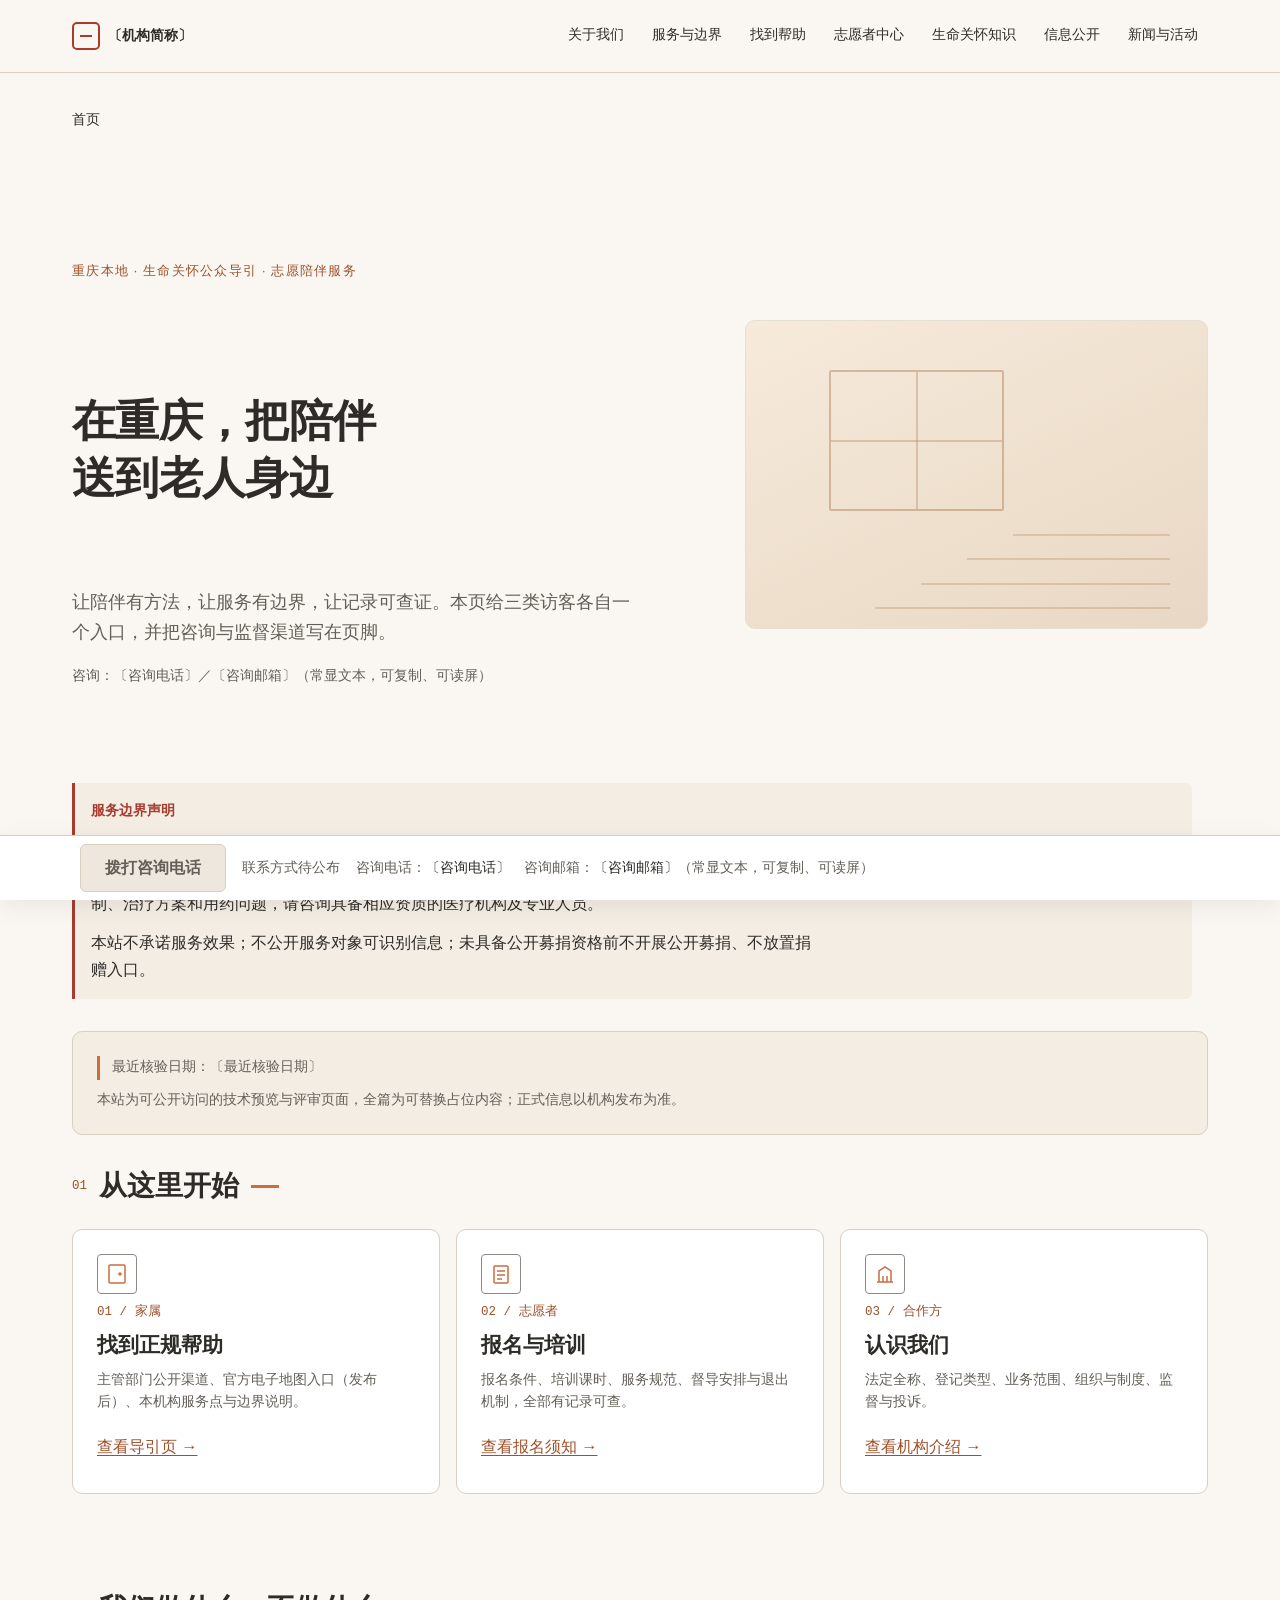
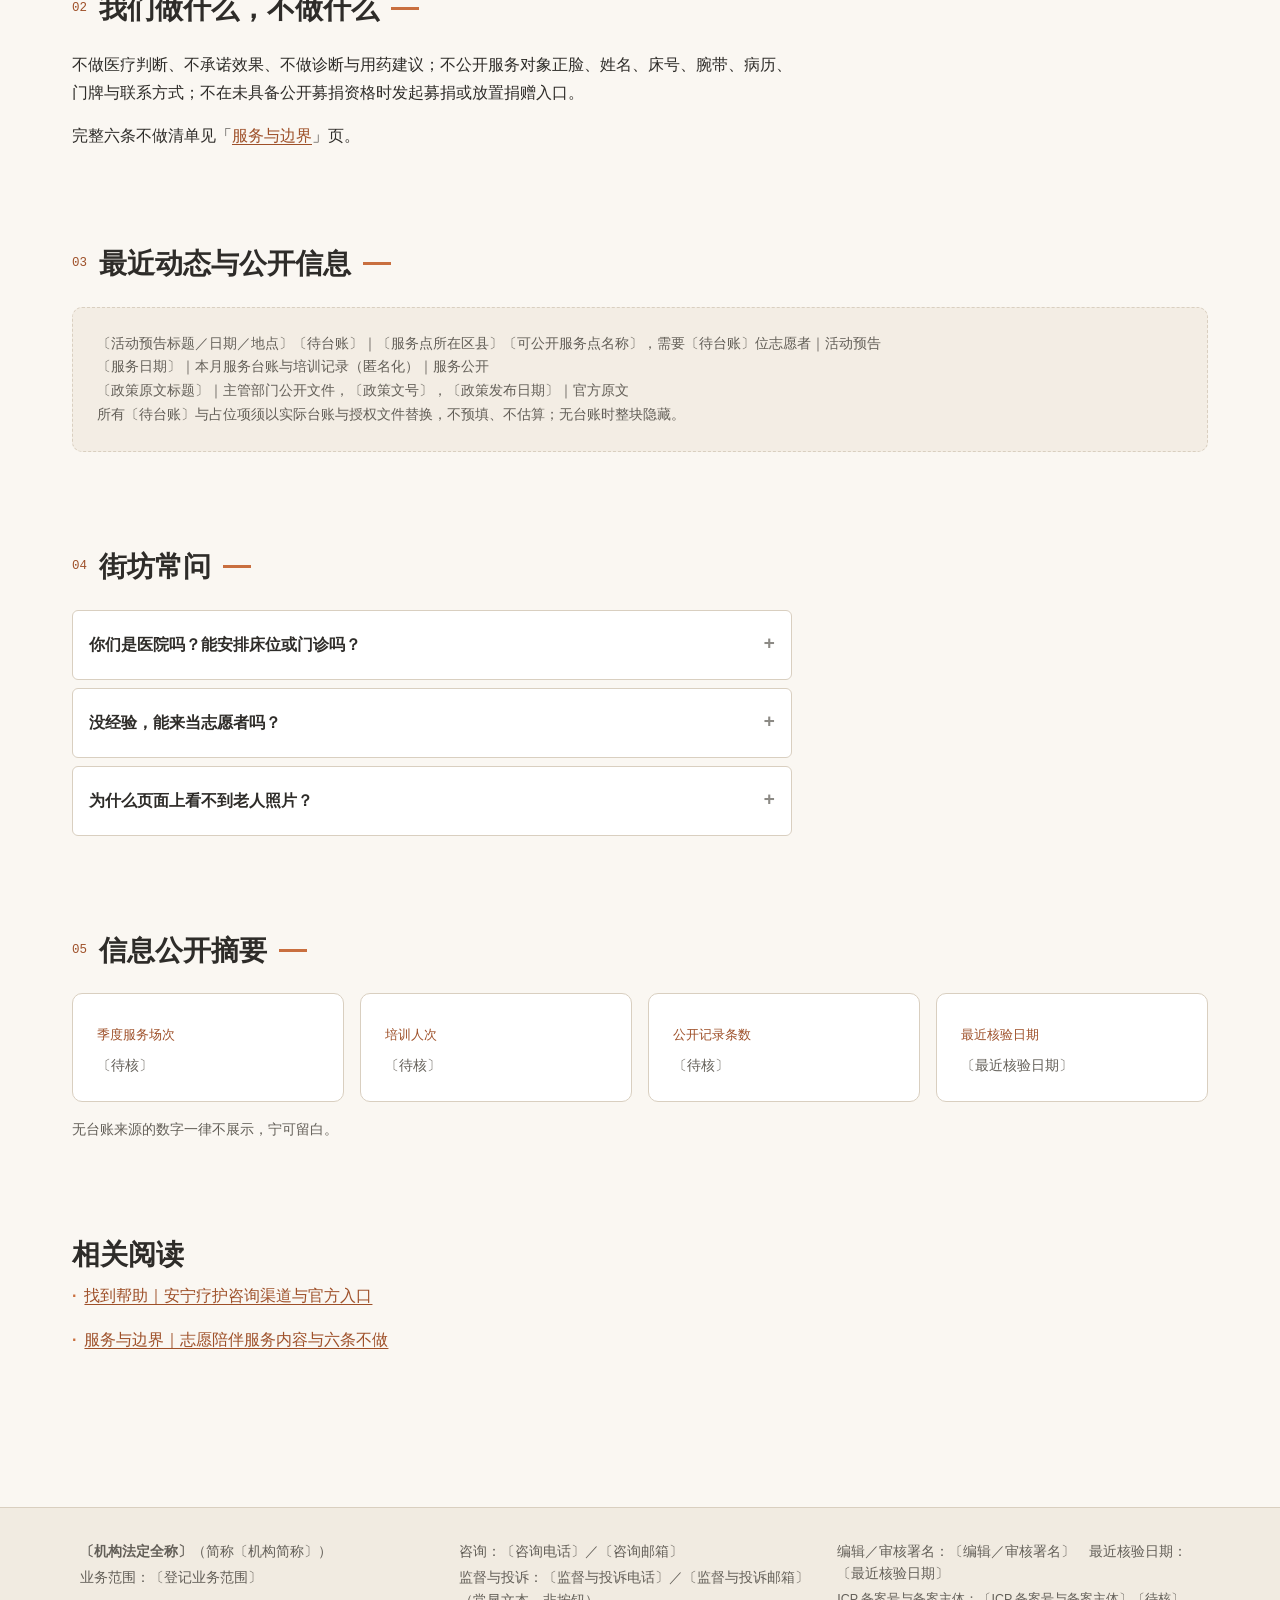
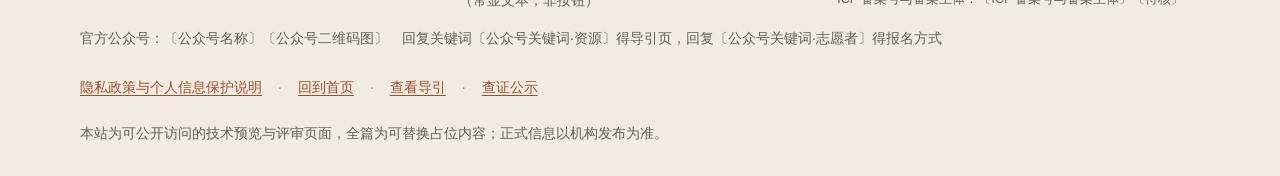
==== commit 71177ba7: "chore: publish full static preview site (placeholder content, technical review only)" ====
--- a/index.html
+++ b/index.html
@@ -3,6 +3,7 @@
 <head>
 <meta charset="utf-8">
 <meta name="viewport" content="width=device-width, initial-scale=1">
+<meta name="robots" content="noindex, nofollow">
 <title>首页｜重庆志愿陪伴服务与官方导引</title>
 <meta name="description" content="〔机构简称〕提供重庆志愿陪伴服务与公众信息导引。首屏列出三类官方咨询渠道与统一服务边界声明，不必先留下老人信息即可判断该联系谁；咨询电话与监督渠道常驻页脚。">
 <meta property="og:type" content="website">
@@ -20,25 +21,26 @@
     <a class="brand" href="./index.html"><span class="brand-mark" aria-hidden="true"></span><span class="brand-name">〔机构简称〕</span></a>
     <nav class="nav-desktop" aria-label="主导航">
       <ul>
-        <li><a href="./index.html" aria-current="page">首页</a></li>
         <li><a href="./about/index.html">关于我们</a></li>
         <li><a href="./services/index.html">服务与边界</a></li>
         <li><a href="./help/index.html">找到帮助</a></li>
         <li><a href="./volunteer/index.html">志愿者中心</a></li>
         <li><a href="./knowledge/index.html">生命关怀知识</a></li>
         <li><a href="./disclosure/index.html">信息公开</a></li>
+        <li><a href="./index.html#news">新闻与活动</a></li>
       </ul>
     </nav>
     <details class="nav-drawer">
       <summary aria-label="打开导航菜单"><span class="hamb" aria-hidden="true"><span></span></span><span>菜单</span></summary>
       <nav class="drawer-panel" aria-label="移动导航">
-        <a href="./index.html" aria-current="page">首页</a>
         <a href="./about/index.html">关于我们</a>
         <a href="./services/index.html">服务与边界</a>
         <a href="./help/index.html">找到帮助</a>
         <a href="./volunteer/index.html">志愿者中心</a>
         <a href="./knowledge/index.html">生命关怀知识</a>
         <a href="./disclosure/index.html">信息公开</a>
+        <a href="./index.html#news">新闻与活动</a>
+        <a class="drawer-legal" href="./privacy/index.html">隐私政策与个人信息保护说明</a>
       </nav>
     </details>
   </div>
@@ -76,21 +78,21 @@
       <div class="section-title"><span class="num">01</span><h2 id="h-start">从这里开始</h2><span class="bar" aria-hidden="true"></span></div>
       <div class="card-grid cols-3">
         <article class="card">
-          <span class="icon" aria-hidden="true" focusable="false"><svg viewBox="0 0 24 24" fill="none" stroke="currentColor" stroke-width="1.5"><rect x="4" y="3" width="16" height="18" rx="1"/><circle cx="15" cy="12" r="1"/></svg></span>
+          <span class="icon" aria-hidden="true" focusable="false"><svg aria-hidden="true" focusable="false" viewBox="0 0 24 24" fill="none" stroke="currentColor" stroke-width="1.5"><rect x="4" y="3" width="16" height="18" rx="1"/><circle cx="15" cy="12" r="1"/></svg></span>
           <p class="card-num">01 / 家属</p>
           <h3>找到正规帮助</h3>
           <p>主管部门公开渠道、官方电子地图入口（发布后）、本机构服务点与边界说明。</p>
           <a class="textlink" href="./help/index.html">查看导引页 →</a>
         </article>
         <article class="card">
-          <span class="icon" aria-hidden="true" focusable="false"><svg viewBox="0 0 24 24" fill="none" stroke="currentColor" stroke-width="1.5"><rect x="5" y="4" width="14" height="17" rx="1"/><line x1="8" y1="9" x2="16" y2="9"/><line x1="8" y1="13" x2="16" y2="13"/><line x1="8" y1="17" x2="13" y2="17"/></svg></span>
+          <span class="icon" aria-hidden="true" focusable="false"><svg aria-hidden="true" focusable="false" viewBox="0 0 24 24" fill="none" stroke="currentColor" stroke-width="1.5"><rect x="5" y="4" width="14" height="17" rx="1"/><line x1="8" y1="9" x2="16" y2="9"/><line x1="8" y1="13" x2="16" y2="13"/><line x1="8" y1="17" x2="13" y2="17"/></svg></span>
           <p class="card-num">02 / 志愿者</p>
           <h3>报名与培训</h3>
           <p>报名条件、培训课时、服务规范、督导安排与退出机制，全部有记录可查。</p>
           <a class="textlink" href="./volunteer/index.html">查看报名须知 →</a>
         </article>
         <article class="card">
-          <span class="icon" aria-hidden="true" focusable="false"><svg viewBox="0 0 24 24" fill="none" stroke="currentColor" stroke-width="1.5"><path d="M4 20h16M6 20V9l6-4 6 4v11"/><line x1="10" y1="20" x2="10" y2="14"/><line x1="14" y1="20" x2="14" y2="14"/></svg></span>
+          <span class="icon" aria-hidden="true" focusable="false"><svg aria-hidden="true" focusable="false" viewBox="0 0 24 24" fill="none" stroke="currentColor" stroke-width="1.5"><path d="M4 20h16M6 20V9l6-4 6 4v11"/><line x1="10" y1="20" x2="10" y2="14"/><line x1="14" y1="20" x2="14" y2="14"/></svg></span>
           <p class="card-num">03 / 合作方</p>
           <h3>认识我们</h3>
           <p>法定全称、登记类型、业务范围、组织与制度、监督与投诉。</p>
@@ -105,7 +107,7 @@
       <p>完整六条不做清单见「<a class="textlink" href="./services/index.html">服务与边界</a>」页。</p>
     </section>
 
-    <section class="section" aria-labelledby="h-recent">
+    <section class="section" id="news" aria-labelledby="h-recent">
       <div class="section-title"><span class="num">03</span><h2 id="h-recent">最近动态与公开信息</h2><span class="bar" aria-hidden="true"></span></div>
       <div class="empty">
         <p>〔活动预告标题／日期／地点〕〔待台账〕｜〔服务点所在区县〕〔可公开服务点名称〕，需要〔待台账〕位志愿者｜活动预告</p>
@@ -124,7 +126,7 @@
 
     <section class="section" aria-labelledby="h-stats">
       <div class="section-title"><span class="num">05</span><h2 id="h-stats">信息公开摘要</h2><span class="bar" aria-hidden="true"></span></div>
-      <div class="card-grid cols-3">
+      <div class="card-grid cols-4">
         <div class="card"><p class="card-num">季度服务场次</p><p>〔待核〕</p></div>
         <div class="card"><p class="card-num">培训人次</p><p>〔待核〕</p></div>
         <div class="card"><p class="card-num">公开记录条数</p><p>〔待核〕</p></div>
@@ -144,8 +146,8 @@
 
   <div class="cta-dock" data-cta-dock>
     <div class="cta-dock-inner">
-      <a class="btn btn-primary" data-main-cta="c1" href="tel:〔咨询电话〕">拨打咨询电话</a>
-      <span class="cta-reason" data-cta-reason hidden>联系方式待公布</span>
+      <a class="btn btn-primary" data-main-cta="c1" href="tel:〔咨询电话〕" aria-disabled="true" tabindex="-1">拨打咨询电话</a>
+      <span class="cta-reason" data-cta-reason>联系方式待公布</span>
       <p class="cta-contact">咨询电话：<span class="mono">〔咨询电话〕</span>　咨询邮箱：<span class="mono">〔咨询邮箱〕</span>（常显文本，可复制、可读屏）</p>
     </div>
   </div>
--- a/assets/styles.css
+++ b/assets/styles.css
@@ -162,6 +162,11 @@
   border-bottom:1px solid var(--line-soft); border-radius:var(--r-md);
 }
 .drawer-panel a:last-child{ border-bottom:0; }
+/* 抽屉分隔线下的 L0 法务件（隐私政策），不计入七栏导航 */
+.drawer-panel a.drawer-legal{
+  border-top:1px solid var(--line); margin-top:var(--sp-2); padding-top:var(--sp-3);
+  font-size:var(--fs-caption); color:var(--muted-ink);
+}
 .drawer-panel a:hover{ background:var(--card); color:var(--accent-strong); }
 .drawer-panel a[aria-current="page"]{ color:var(--accent-strong); font-weight:var(--fw-semibold); }
 @media (min-width:1024px){
@@ -246,8 +251,11 @@
 .prose li{ margin-bottom:var(--sp-2); }
 
 .card-grid{ display:grid; grid-template-columns:1fr; gap:var(--sp-4); }
-@media (min-width:768px){ .card-grid.cols-3{ grid-template-columns:repeat(2,1fr); } }
-@media (min-width:1024px){ .card-grid.cols-3{ grid-template-columns:repeat(3,1fr); } }
+@media (min-width:768px){ .card-grid.cols-3,.card-grid.cols-4{ grid-template-columns:repeat(2,1fr); } }
+@media (min-width:1024px){
+  .card-grid.cols-3{ grid-template-columns:repeat(3,1fr); }
+  .card-grid.cols-4{ grid-template-columns:repeat(4,1fr); }
+}
 .card{
   background:var(--paper); border:1px solid var(--line); border-radius:var(--r-lg);
   padding:var(--card-pad); transition:box-shadow var(--dur) var(--ease), transform var(--dur) var(--ease), border-color var(--dur) var(--ease);
@@ -366,13 +374,20 @@
 .btn-primary{ background:var(--accent-strong); color:var(--white); border:2px solid var(--accent-strong); }
 .btn-primary:hover{ background:var(--accent-hover); border-color:var(--accent-hover); color:var(--white); transform:translateY(-2px); box-shadow:var(--shadow-1); }
 .btn-primary:active{ background:var(--accent-active); border-color:var(--accent-active); transform:translateY(1px); }
-.btn-primary.is-disabled{
+/* 占位 CTA 禁用态：由 href 中的全角占位符触发，禁用 JS 时同样成立（E-CTA-NOT-READY） */
+.btn-primary[href*="〔"],.btn-primary.is-disabled{
   background:var(--off-bg); color:var(--muted-ink); border:1px solid var(--line);
   cursor:not-allowed; pointer-events:none; box-shadow:none; transform:none;
   text-decoration:none;
 }
-.btn-primary.is-disabled:hover,.btn-primary.is-disabled:active{ background:var(--off-bg); color:var(--muted-ink); border-color:var(--line); transform:none; box-shadow:none; }
-.cta-reason{ font-size:var(--fs-caption); color:var(--muted-ink); }
+.btn-primary[href*="〔"]:hover,.btn-primary[href*="〔"]:active,
+.btn-primary.is-disabled:hover,.btn-primary.is-disabled:active{
+  background:var(--off-bg); color:var(--muted-ink); border-color:var(--line);
+  transform:none; box-shadow:none;
+}
+/* 原因说明：仅占位态显示；替换为真实值后自动隐藏，不依赖 JS */
+.cta-reason{ display:none; font-size:var(--fs-caption); color:var(--muted-ink); }
+.btn-primary[href*="〔"] + .cta-reason{ display:inline; }
 .cta-contact{ font-size:var(--fs-caption); line-height:var(--lh-caption); color:var(--muted-ink); flex:1 1 240px; }
 .cta-contact .mono{ color:var(--ink); }
 @media (max-width:767px){
